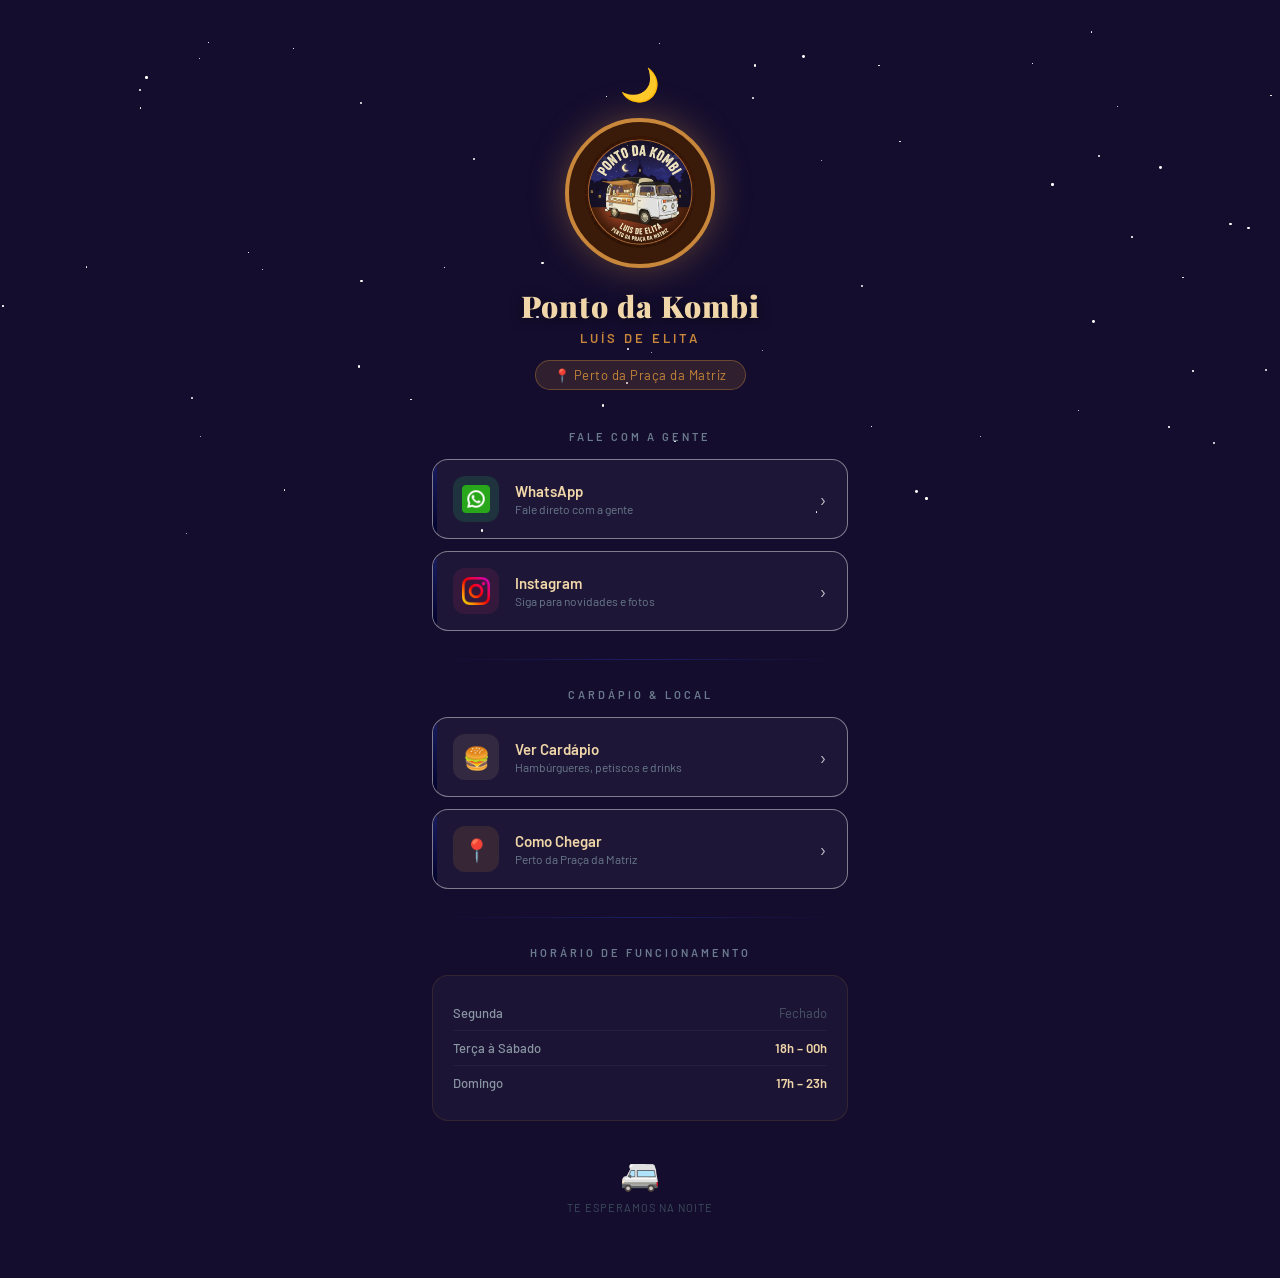
==== index.html @ eabfb483 "First Commit" ====
<!DOCTYPE html>
<html lang="pt-BR">
<head>
  <meta charset="UTF-8">
  <meta name="viewport" content="width=device-width, initial-scale=1.0">
  <title>Ponto da Kombi</title>
  <link rel="preconnect" href="https://fonts.googleapis.com">
  <link rel="preconnect" href="https://fonts.gstatic.com" crossorigin>
  <link href="https://fonts.googleapis.com/css2?family=Playfair+Display:wght@700;900&family=Barlow:wght@400;500;600&display=swap" rel="stylesheet">
  <link rel="stylesheet" href="style.css">
</head>
<body>

  <div class="stars" id="stars" aria-hidden="true"></div>

  <main class="page">

    <header class="header">
      <span class="moon" aria-hidden="true">🌙</span>

      <div class="logo-circle">
        <img src="./assets/pontodakombi.png" alt="Logo Ponto da Kombi">
      </div>

      <h1 class="logo-text">Ponto da Kombi</h1>
      <p class="logo-sub">Luís de Elita</p>
      <span class="address-badge">📍 Perto da Praça da Matriz</span>
    </header>

    <!-- ── Fale com a gente ── -->
    <section class="links-section" aria-label="Contato">
      <p class="section-title">Fale com a gente</p>

      <!-- EDITE: coloque seu número (ex: 5585999999999) -->
      <a class="link-card" href="https://wa.me/55SEUNUMERO" target="_blank" rel="noopener">
        <div class="link-icon wpp" aria-hidden="true">
          <img src="./assets/zap.png" alt="WhatsApp" class="icon-img">
        </div>
        <div class="link-text">
          <p class="link-title">WhatsApp</p>
          <p class="link-desc">Fale direto com a gente</p>
        </div>
        <span class="link-arrow" aria-hidden="true">›</span>
      </a>

      <a class="link-card" href="https://instagram.com/pontodakombi" target="_blank" rel="noopener">
        <div class="link-icon ig" aria-hidden="true">
          <img src="./assets/insta.png" alt="Instagram" class="icon-img">
        </div>
        <div class="link-text">
          <p class="link-title">Instagram</p>
          <p class="link-desc">Siga para novidades e fotos</p>
        </div>
        <span class="link-arrow" aria-hidden="true">›</span>
      </a>
    </section>

    <div class="divider" aria-hidden="true"></div>

    <!-- ── Cardápio & Local ── -->
    <section class="links-section" aria-label="Cardápio e localização">
      <p class="section-title">Cardápio &amp; Local</p>

      <!-- EDITE: link do cardápio (PDF, foto, iFood etc.) -->
      <a class="link-card" href="#" target="_blank" rel="noopener">
        <div class="link-icon cardapio" aria-hidden="true">🍔</div>
        <div class="link-text">
          <p class="link-title">Ver Cardápio</p>
          <p class="link-desc">Hambúrgueres, petiscos e drinks</p>
        </div>
        <span class="link-arrow" aria-hidden="true">›</span>
      </a>

      <a class="link-card" href="https://maps.app.goo.gl/9T6DHvcGpZJ5KvBR7" target="_blank" rel="noopener">
        <div class="link-icon map" aria-hidden="true">📍</div>
        <div class="link-text">
          <p class="link-title">Como Chegar</p>
          <p class="link-desc">Perto da Praça da Matriz</p>
        </div>
        <span class="link-arrow" aria-hidden="true">›</span>
      </a>
    </section>

    <div class="divider" aria-hidden="true"></div>

    <!-- ── Horários ── -->
    <section class="hours-wrapper" aria-label="Horário de funcionamento">
      <p class="section-title">Horário de Funcionamento</p>

      <div class="hours-card">
        <div class="hours-row">
          <span class="hours-day">Segunda</span>
          <span class="hours-time closed">Fechado</span>
        </div>
        <div class="hours-row">
          <span class="hours-day">Terça à Sábado</span>
          <span class="hours-time">18h – 00h</span>
        </div>
        <div class="hours-row">
          <span class="hours-day">Domingo</span>
          <span class="hours-time">17h – 23h</span>
        </div>
      </div>
    </section>

    <footer class="footer">
      <span class="kombi-emoji" aria-hidden="true">🚐</span>
      TE ESPERAMOS NA NOITE
    </footer>

  </main>

  <script>
    const container = document.getElementById('stars');
    for (let i = 0; i < 60; i++) {
      const star = document.createElement('div');
      star.className = 'star';
      const size = Math.random() * 2.5 + 0.5;
      star.style.cssText = `
        width:${size}px;
        height:${size}px;
        top:${Math.random() * 60}%;
        left:${Math.random() * 100}%;
        animation-delay:${(Math.random() * 3).toFixed(2)}s;
        animation-duration:${(2 + Math.random() * 3).toFixed(2)}s;
      `;
      container.appendChild(star);
    }
  </script>

</body>
</html>
---- style.css ----
* {
  margin: 0;
  padding: 0;
  box-sizing: border-box;
}
 
body {
  background: #140d2e;
  font-family: 'Barlow', sans-serif;
  min-height: 100vh;
  overflow-x: hidden;
}
 
/* ── Estrelas ── */
.stars {
  position: fixed;
  top: 0; left: 0;
  width: 100%; height: 100%;
  pointer-events: none;
  z-index: 0;
}
 
.star {
  position: absolute;
  background: #ffffff;
  border-radius: 50%;
  animation: twinkle 3s infinite alternate;
}
 
@keyframes twinkle {
  from { opacity: 0.2; transform: scale(1); }
  to   { opacity: 0.9; transform: scale(1.4); }
}
 
/* ── Layout principal ── */
.page {
  position: relative;
  z-index: 1;
  width: 100%;
  max-width: 480px;
  margin: 0 auto;
  padding: 0 0 48px;
}
 
/* ── Cabeçalho ── */
.header {
  text-align: center;
  padding: 48px 24px 32px;
}
 
.moon {
  font-size: 32px;
  margin-bottom: 14px;
  display: block;
  animation: float 4s ease-in-out infinite;
}
 
@keyframes float {
  0%, 100% { transform: translateY(0); }
  50%       { transform: translateY(-8px); }
}
 
.logo-circle {
  width: 130px;
  height: 130px;
  border-radius: 50%;
  background: #3a1a08;
  border: 4px solid #c8873a;
  margin: 0 auto 20px;
  display: flex;
  align-items: center;
  justify-content: center;
  overflow: hidden;
  box-shadow: 0 0 36px rgba(200, 135, 58, 0.4);
}
 
.logo-circle img {
  width: 100%;
  height: 100%;
  object-fit: cover;
  border-radius: 50%;
}
 
.logo-text {
  font-family: 'Playfair Display', serif;
  font-size: clamp(22px, 6vw, 30px);
  font-weight: 900;
  color: #f0d6a8;
  letter-spacing: 1px;
  line-height: 1.2;
  text-shadow: 0 2px 12px rgba(0, 0, 0, 0.6);
}
 
.logo-sub {
  font-size: clamp(11px, 3vw, 13px);
  color: #c8873a;
  letter-spacing: 3px;
  text-transform: uppercase;
  margin-top: 6px;
  font-weight: 600;
}
 
.address-badge {
  display: inline-flex;
  align-items: center;
  gap: 6px;
  background: rgba(200, 135, 58, 0.15);
  border: 1px solid rgba(200, 135, 58, 0.4);
  border-radius: 100px;
  padding: 6px 18px;
  margin-top: 14px;
  font-size: clamp(11px, 3vw, 13px);
  color: #c8873a;
  letter-spacing: 0.5px;
}
 
/* ── Títulos de seção ── */
.section-title {
  font-size: 11px;
  letter-spacing: 3px;
  text-transform: uppercase;
  color: #6b7a8d;
  text-align: center;
  margin: 0 0 16px;
  font-weight: 600;
}
 
/* ── Seção de links ── */
.links-section {
  padding: 0 20px;
}
 
/* ── Cards de link ── */
.link-card {
  display: flex;
  align-items: center;
  gap: 16px;
  background: rgba(255, 255, 255, 0.04);
  border: 1px solid rgba(255, 255, 255, 0.44);
  border-radius: 16px;
  padding: 16px 20px;
  margin-bottom: 12px;
  text-decoration: none;
  cursor: pointer;
  transition: background 0.25s ease, border-color 0.25s ease, transform 0.25s ease;
  position: relative;
  overflow: hidden;
}
 
.link-card::before {
  content: '';
  position: absolute;
  left: 0; top: 0;
  width: 4px;
  height: 100%;
  border-radius: 16px 0 0 16px;
  background: linear-gradient(180deg, #1a1e62, #010029);
}
 
.link-card:hover,
.link-card:focus-visible {
  background: rgba(2, 0, 68, 0.508);
  border-color: rgba(255, 255, 255, 0.5);
  transform: translateX(4px);
  outline: none;
}
 
/* ── Ícone do card ── */
.link-icon {
  width: 46px;
  height: 46px;
  border-radius: 12px;
  display: flex;
  align-items: center;
  justify-content: center;
  font-size: 22px;
  flex-shrink: 0;
}
 
.link-icon.wpp      { background: rgba(37, 211, 102, 0.15); }
.link-icon.ig       { background: rgba(225, 48, 108, 0.12); }
.link-icon.cardapio { background: rgba(240, 214, 168, 0.10); }
.link-icon.map      { background: rgba(200, 135, 58, 0.15); }
 
/* Imagens de ícone (zap.png, insta.png) — mesmo tamanho e recorte */
.icon-img {
  width: 28px;
  height: 28px;
  object-fit: contain;
  display: block;
}
 
.link-text { flex: 1; min-width: 0; }
 
.link-title {
  font-size: clamp(13px, 4vw, 15px);
  font-weight: 600;
  color: #f0d6a8;
  margin-bottom: 2px;
  white-space: nowrap;
  overflow: hidden;
  text-overflow: ellipsis;
}
 
.link-desc {
  font-size: clamp(11px, 3vw, 12px);
  color: #6b7a8d;
  white-space: nowrap;
  overflow: hidden;
  text-overflow: ellipsis;
}
 
.link-arrow {
  color: #ffffff;
  font-size: 20px;
  opacity: 0.7;
  flex-shrink: 0;
}
 
/* ── Card de horários ── */
.hours-wrapper {
  padding: 0 20px 24px;
}
 
.open-now {
  display: inline-flex;
  align-items: center;
  gap: 6px;
  background: rgba(37, 211, 102, 0.12);
  border: 1px solid rgba(37, 211, 102, 0.25);
  border-radius: 100px;
  padding: 4px 14px;
  font-size: 11px;
  color: #25d366;
  font-weight: 600;
  margin-bottom: 14px;
  letter-spacing: 0.5px;
}
 
.dot {
  width: 7px;
  height: 7px;
  background: #25d366;
  border-radius: 50%;
  animation: pulse 1.5s infinite;
}
 
@keyframes pulse {
  0%, 100% { opacity: 1; }
  50%       { opacity: 0.3; }
}
 
.hours-card {
  background: rgba(255, 255, 255, 0.03);
  border: 1px solid rgba(200, 135, 58, 0.15);
  border-radius: 16px;
  padding: 20px;
}
 
.hours-row {
  display: flex;
  justify-content: space-between;
  align-items: center;
  padding: 9px 0;
  border-bottom: 1px solid rgba(255, 255, 255, 0.04);
}
 
.hours-row:last-child {
  border-bottom: none;
}
 
.hours-day {
  font-size: clamp(12px, 3.5vw, 13px);
  color: #8a96a3;
  font-weight: 500;
}
 
.hours-time {
  font-size: clamp(12px, 3.5vw, 13px);
  color: #f0d6a8;
  font-weight: 600;
}
 
.hours-time.closed {
  color: #4a5568;
  font-weight: 400;
}
 
/* ── Divisor ── */
.divider {
  height: 1px;
  background: linear-gradient(90deg, transparent, #1a1e62, transparent);
  margin: 24px 20px;
}
 
/* ── Rodapé ── */
.footer {
  text-align: center;
  padding: 0 24px;
  font-size: 11px;
  color: #3d4d5e;
  letter-spacing: 1px;
}
 
.kombi-emoji {
  font-size: 32px;
  display: block;
  margin-bottom: 8px;
  animation: drift 6s ease-in-out infinite;
}
 
@keyframes drift {
  0%, 100% { transform: translateX(0); }
  50%       { transform: translateX(10px); }
}
 
/* ── Responsividade ── */
@media (max-width: 360px) {
  .logo-circle { width: 110px; height: 110px; }
  .links-section { padding: 0 14px; }
  .hours-wrapper { padding: 0 14px 24px; }
  .link-card { padding: 14px 14px; gap: 12px; }
  .link-icon { width: 40px; height: 40px; font-size: 19px; }
  .icon-img { width: 24px; height: 24px; }
  .header { padding: 36px 16px 24px; }
}
 
@media (min-width: 600px) {
  .page { padding: 0 0 64px; }
  .header { padding: 64px 32px 40px; }
  .logo-circle { width: 150px; height: 150px; }
  .links-section { padding: 0 32px; }
  .hours-wrapper { padding: 0 32px 32px; }
  .divider { margin: 28px 32px; }
}
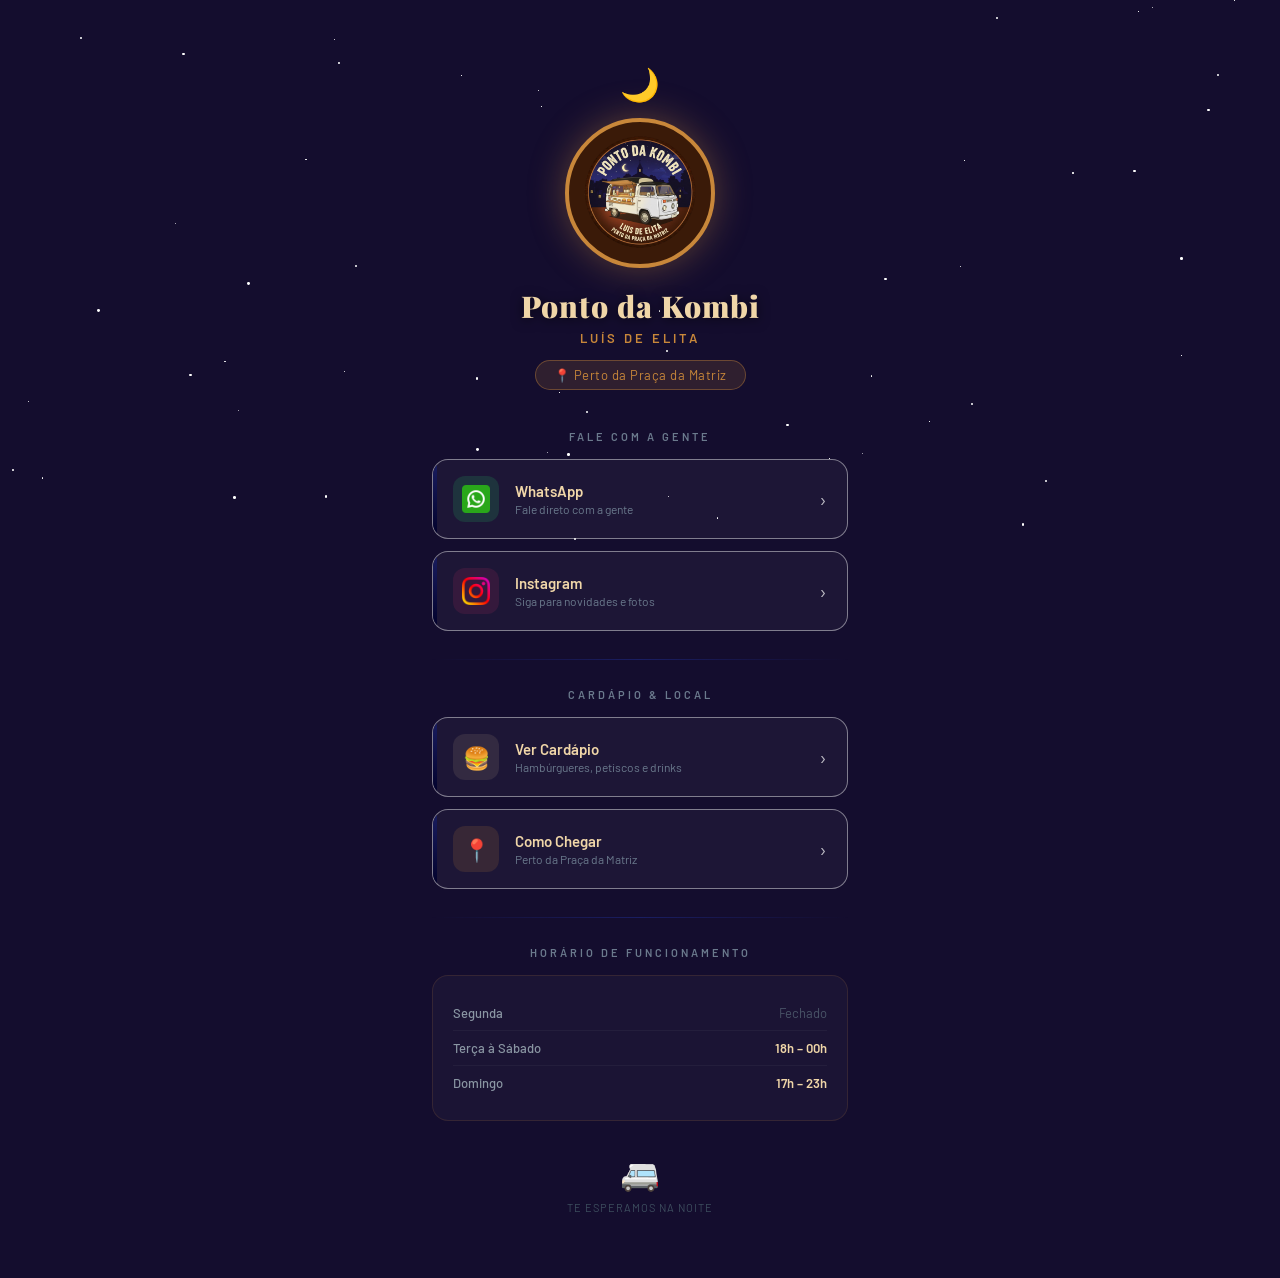
==== commit ef7fcb73: "Correção do Whatsapp" ====
--- a/index.html
+++ b/index.html
@@ -32,7 +32,7 @@
       <p class="section-title">Fale com a gente</p>
 
       <!-- EDITE: coloque seu número (ex: 5585999999999) -->
-      <a class="link-card" href="https://wa.me/55SEUNUMERO" target="_blank" rel="noopener">
+      <a class="link-card" href="https://wa.me/5588996074611" target="_blank" rel="noopener">
         <div class="link-icon wpp" aria-hidden="true">
           <img src="./assets/zap.png" alt="WhatsApp" class="icon-img">
         </div>
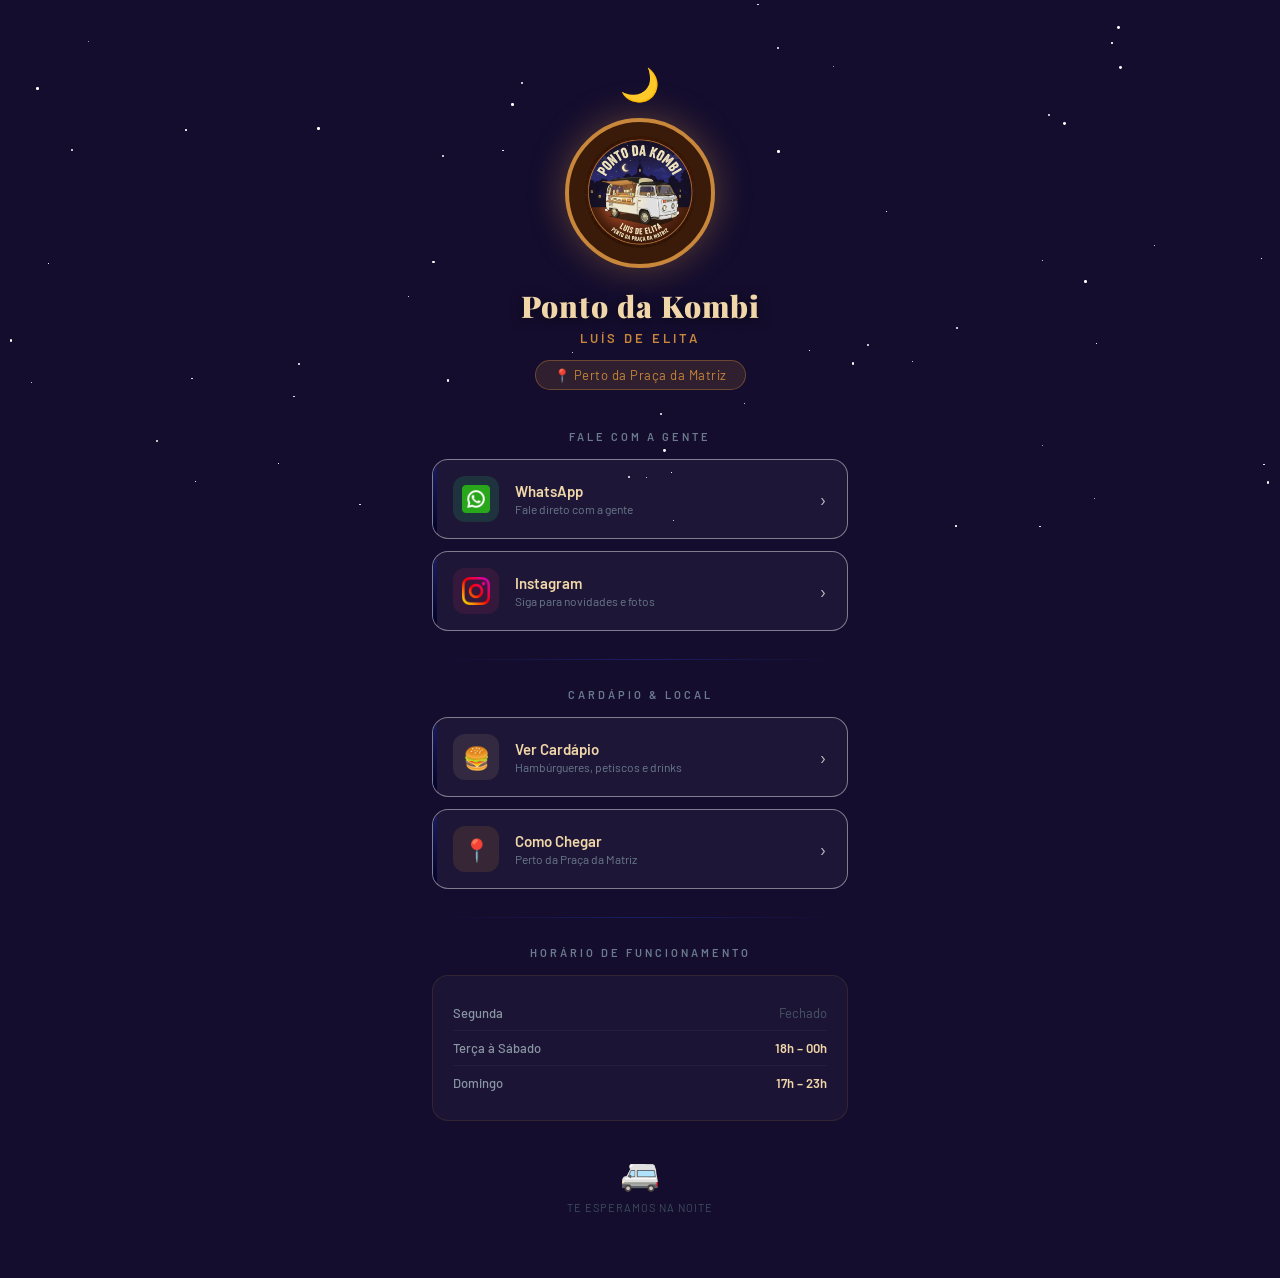
==== commit 005644a2: "Criação do Cardápio" ====
--- a/index.html
+++ b/index.html
@@ -62,7 +62,7 @@
       <p class="section-title">Cardápio &amp; Local</p>
 
       <!-- EDITE: link do cardápio (PDF, foto, iFood etc.) -->
-      <a class="link-card" href="#" target="_blank" rel="noopener">
+      <a class="link-card" href="./cardapio.html" target="_blank" rel="noopener">
         <div class="link-icon cardapio" aria-hidden="true">🍔</div>
         <div class="link-text">
           <p class="link-title">Ver Cardápio</p>
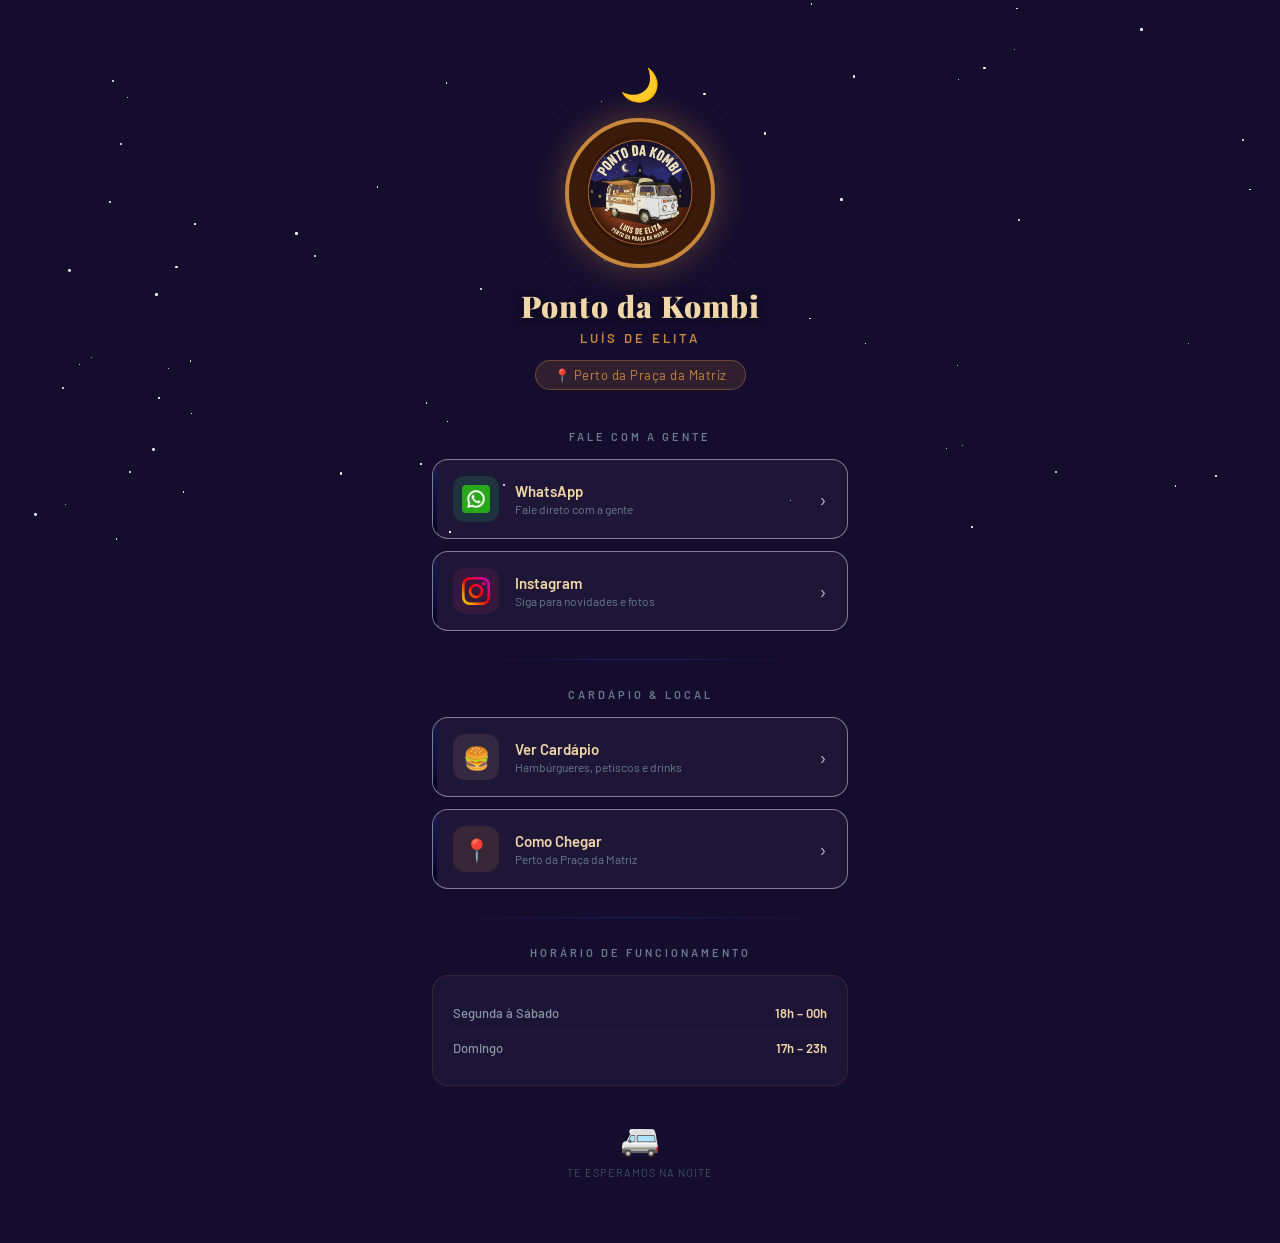
==== commit 2be870e2: "Correções" ====
--- a/index.html
+++ b/index.html
@@ -27,7 +27,6 @@
       <span class="address-badge">📍 Perto da Praça da Matriz</span>
     </header>
 
-    <!-- ── Fale com a gente ── -->
     <section class="links-section" aria-label="Contato">
       <p class="section-title">Fale com a gente</p>
 
@@ -57,11 +56,9 @@
 
     <div class="divider" aria-hidden="true"></div>
 
-    <!-- ── Cardápio & Local ── -->
     <section class="links-section" aria-label="Cardápio e localização">
       <p class="section-title">Cardápio &amp; Local</p>
 
-      <!-- EDITE: link do cardápio (PDF, foto, iFood etc.) -->
       <a class="link-card" href="./cardapio.html" target="_blank" rel="noopener">
         <div class="link-icon cardapio" aria-hidden="true">🍔</div>
         <div class="link-text">
@@ -83,17 +80,12 @@
 
     <div class="divider" aria-hidden="true"></div>
 
-    <!-- ── Horários ── -->
     <section class="hours-wrapper" aria-label="Horário de funcionamento">
       <p class="section-title">Horário de Funcionamento</p>
 
       <div class="hours-card">
         <div class="hours-row">
-          <span class="hours-day">Segunda</span>
-          <span class="hours-time closed">Fechado</span>
-        </div>
-        <div class="hours-row">
-          <span class="hours-day">Terça à Sábado</span>
+          <span class="hours-day">Segunda à Sábado</span>
           <span class="hours-time">18h – 00h</span>
         </div>
         <div class="hours-row">
--- a/style.css
+++ b/style.css
@@ -12,7 +12,6 @@
   overflow-x: hidden;
 }
  
-/* ── Estrelas ── */
 .stars {
   position: fixed;
   top: 0; left: 0;
@@ -33,7 +32,6 @@
   to   { opacity: 0.9; transform: scale(1.4); }
 }
  
-/* ── Layout principal ── */
 .page {
   position: relative;
   z-index: 1;
@@ -43,7 +41,6 @@
   padding: 0 0 48px;
 }
  
-/* ── Cabeçalho ── */
 .header {
   text-align: center;
   padding: 48px 24px 32px;
@@ -115,7 +112,6 @@
   letter-spacing: 0.5px;
 }
  
-/* ── Títulos de seção ── */
 .section-title {
   font-size: 11px;
   letter-spacing: 3px;
@@ -126,12 +122,10 @@
   font-weight: 600;
 }
  
-/* ── Seção de links ── */
 .links-section {
   padding: 0 20px;
 }
  
-/* ── Cards de link ── */
 .link-card {
   display: flex;
   align-items: center;
@@ -166,7 +160,6 @@
   outline: none;
 }
  
-/* ── Ícone do card ── */
 .link-icon {
   width: 46px;
   height: 46px;
@@ -183,7 +176,6 @@
 .link-icon.cardapio { background: rgba(240, 214, 168, 0.10); }
 .link-icon.map      { background: rgba(200, 135, 58, 0.15); }
  
-/* Imagens de ícone (zap.png, insta.png) — mesmo tamanho e recorte */
 .icon-img {
   width: 28px;
   height: 28px;
@@ -218,7 +210,6 @@
   flex-shrink: 0;
 }
  
-/* ── Card de horários ── */
 .hours-wrapper {
   padding: 0 20px 24px;
 }
@@ -287,14 +278,12 @@
   font-weight: 400;
 }
  
-/* ── Divisor ── */
 .divider {
   height: 1px;
   background: linear-gradient(90deg, transparent, #1a1e62, transparent);
   margin: 24px 20px;
 }
  
-/* ── Rodapé ── */
 .footer {
   text-align: center;
   padding: 0 24px;
@@ -315,7 +304,6 @@
   50%       { transform: translateX(10px); }
 }
  
-/* ── Responsividade ── */
 @media (max-width: 360px) {
   .logo-circle { width: 110px; height: 110px; }
   .links-section { padding: 0 14px; }
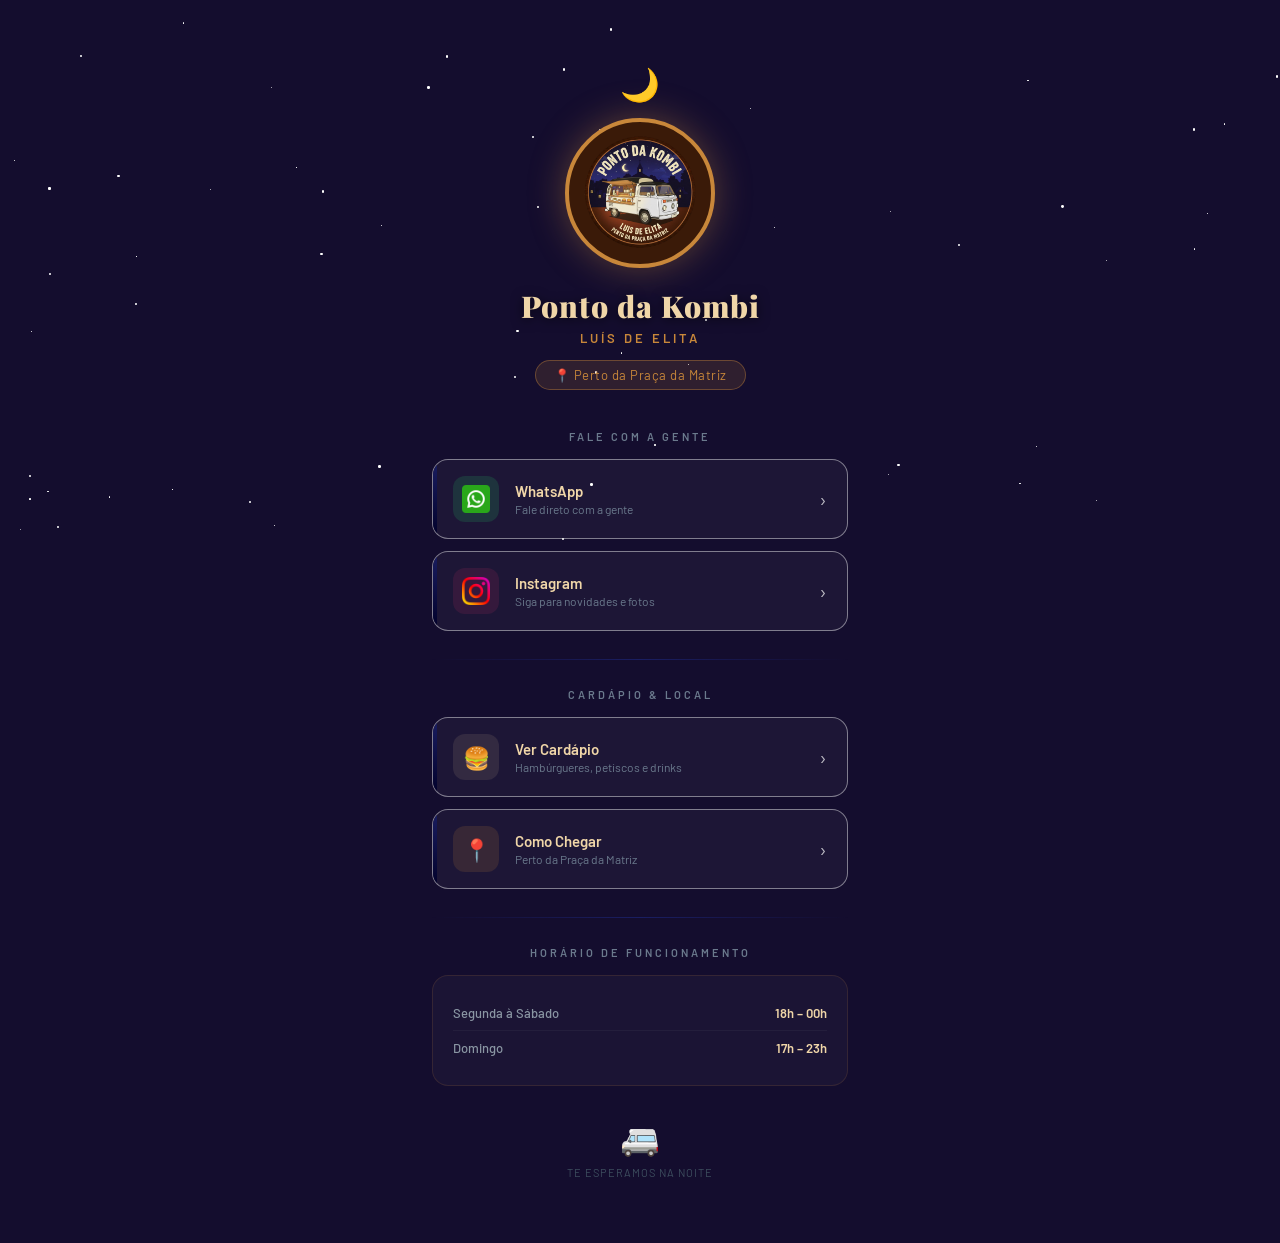
==== commit 38281bab: "Adição da Imagem da Guia" ====
--- a/index.html
+++ b/index.html
@@ -4,6 +4,7 @@
   <meta charset="UTF-8">
   <meta name="viewport" content="width=device-width, initial-scale=1.0">
   <title>Ponto da Kombi</title>
+  <link rel="icon" type="image/png" href="favicon-32x32.png">
   <link rel="preconnect" href="https://fonts.googleapis.com">
   <link rel="preconnect" href="https://fonts.gstatic.com" crossorigin>
   <link href="https://fonts.googleapis.com/css2?family=Playfair+Display:wght@700;900&family=Barlow:wght@400;500;600&display=swap" rel="stylesheet">
